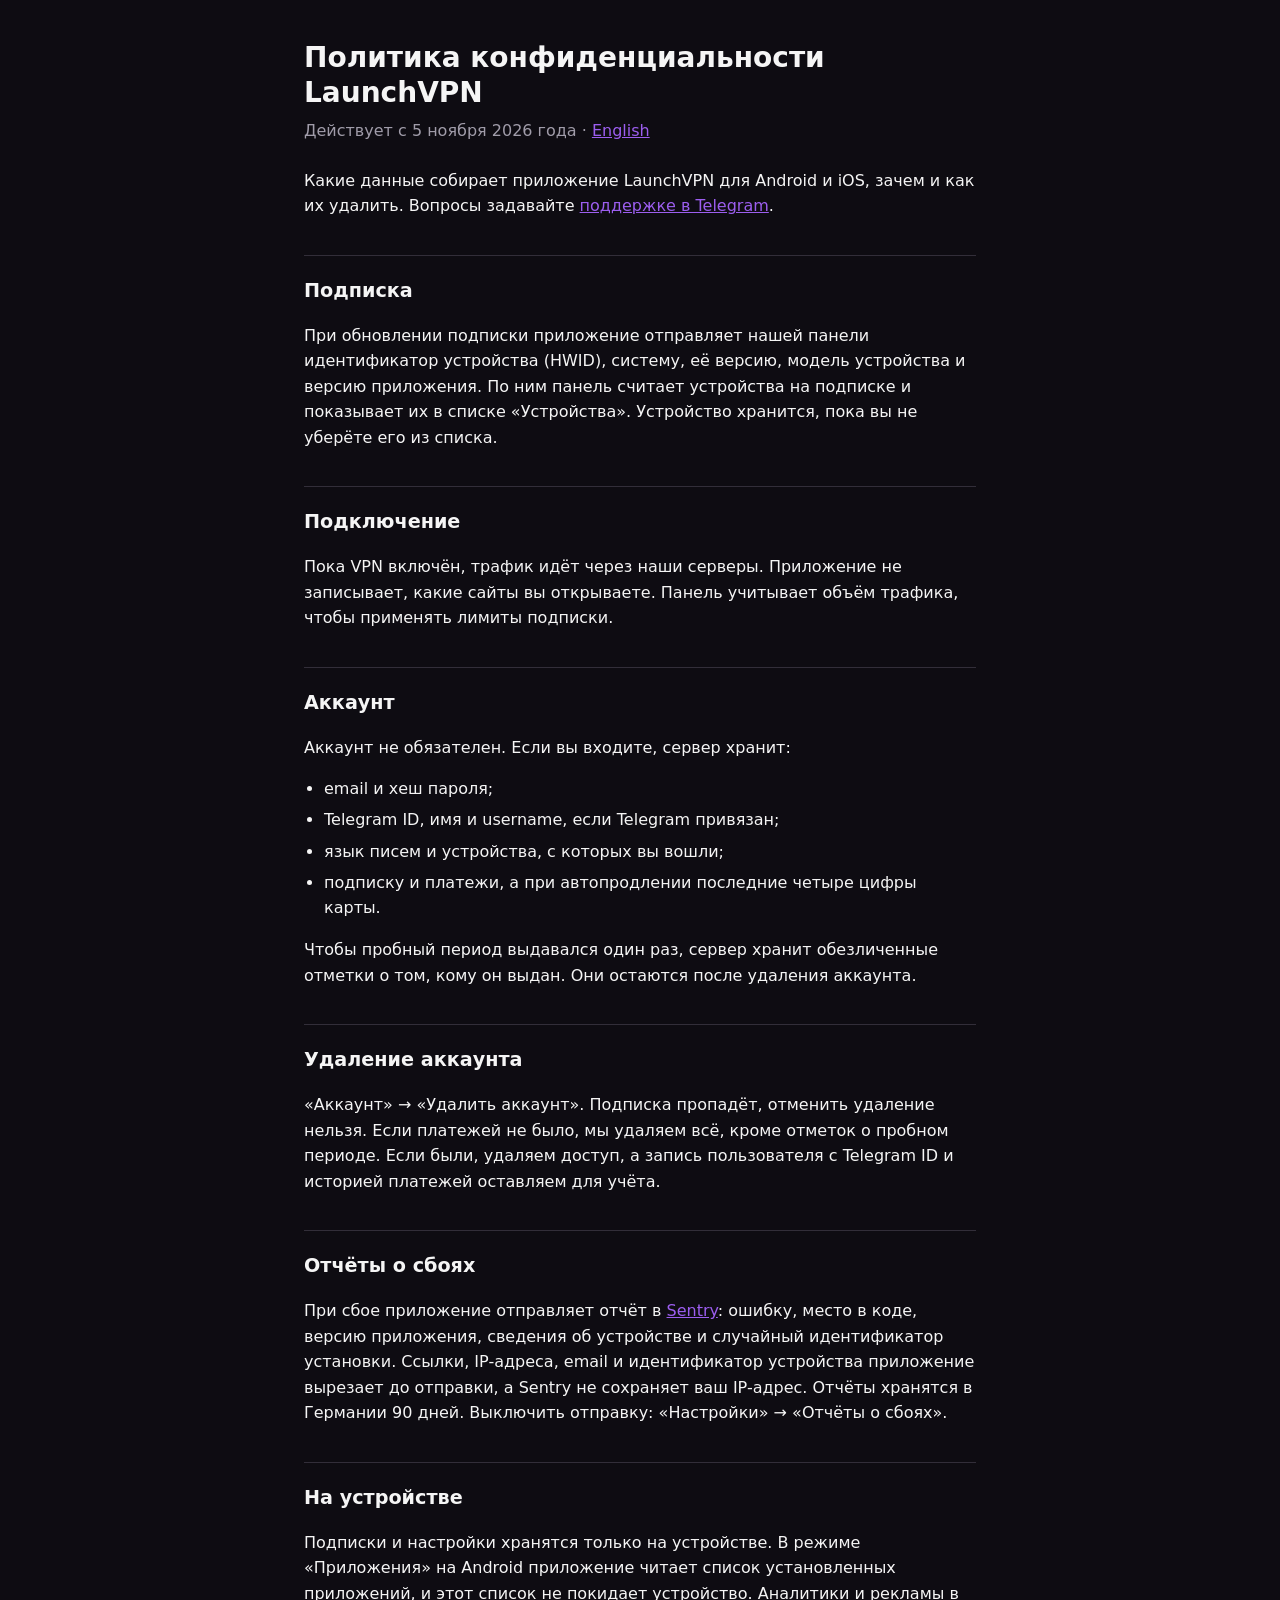
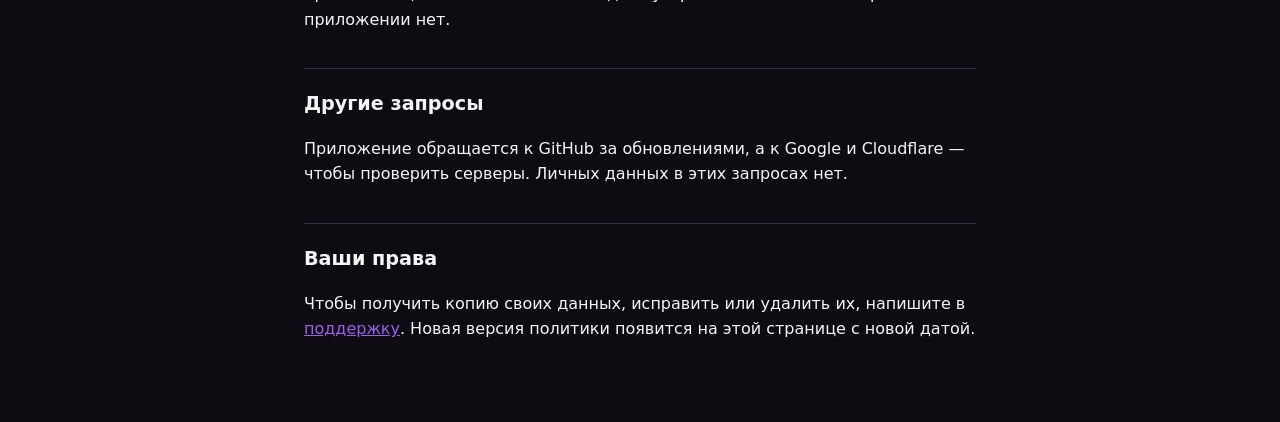
==== privacy/ru/index.html @ eb7c4555 "docs(privacy): cut the policy to what the stores ask for" ====
<!doctype html>
<html lang="ru">
<head>
  <meta charset="utf-8">
  <meta name="viewport" content="width=device-width, initial-scale=1">
  <title>Политика конфиденциальности LaunchVPN</title>
  <link rel="stylesheet" href="../style.css">
  <link rel="alternate" hreflang="en" href="../">
</head>
<body>
<main>
  <h1>Политика конфиденциальности LaunchVPN</h1>
  <p class="meta">Действует с 5 ноября 2026 года · <a href="../" hreflang="en">English</a></p>

  <p>Какие данные собирает приложение LaunchVPN для Android и iOS, зачем и как
  их удалить. Вопросы задавайте <a href="https://t.me/launchbotsupport">поддержке
  в Telegram</a>.</p>

  <h2>Подписка</h2>
  <p>При обновлении подписки приложение отправляет нашей панели идентификатор
  устройства (HWID), систему, её версию, модель устройства и версию
  приложения. По ним панель считает устройства на подписке и показывает их в
  списке «Устройства». Устройство хранится, пока вы не уберёте его из
  списка.</p>

  <h2>Подключение</h2>
  <p>Пока VPN включён, трафик идёт через наши серверы. Приложение не записывает,
  какие сайты вы открываете. Панель учитывает объём трафика, чтобы применять
  лимиты подписки.</p>

  <h2>Аккаунт</h2>
  <p>Аккаунт не обязателен. Если вы входите, сервер хранит:</p>
  <ul>
    <li>email и хеш пароля;</li>
    <li>Telegram ID, имя и username, если Telegram привязан;</li>
    <li>язык писем и устройства, с которых вы вошли;</li>
    <li>подписку и платежи, а при автопродлении последние четыре цифры
    карты.</li>
  </ul>
  <p>Чтобы пробный период выдавался один раз, сервер хранит обезличенные
  отметки о том, кому он выдан. Они остаются после удаления аккаунта.</p>

  <h2>Удаление аккаунта</h2>
  <p>«Аккаунт» → «Удалить аккаунт». Подписка пропадёт, отменить удаление
  нельзя. Если платежей не было, мы удаляем всё, кроме отметок о пробном
  периоде. Если были, удаляем доступ, а запись пользователя с Telegram ID и
  историей платежей оставляем для учёта.</p>

  <h2>Отчёты о сбоях</h2>
  <p>При сбое приложение отправляет отчёт в
  <a href="https://sentry.io/privacy/">Sentry</a>: ошибку, место в коде, версию
  приложения, сведения об устройстве и случайный идентификатор установки.
  Ссылки, IP-адреса, email и идентификатор устройства приложение вырезает до
  отправки, а Sentry не сохраняет ваш IP-адрес. Отчёты хранятся в Германии
  90 дней. Выключить отправку: «Настройки» → «Отчёты о сбоях».</p>

  <h2>На устройстве</h2>
  <p>Подписки и настройки хранятся только на устройстве. В режиме «Приложения»
  на Android приложение читает список установленных приложений, и этот список
  не покидает устройство. Аналитики и рекламы в приложении нет.</p>

  <h2>Другие запросы</h2>
  <p>Приложение обращается к GitHub за обновлениями, а к Google и Cloudflare —
  чтобы проверить серверы. Личных данных в этих запросах нет.</p>

  <h2>Ваши права</h2>
  <p>Чтобы получить копию своих данных, исправить или удалить их, напишите в
  <a href="https://t.me/launchbotsupport">поддержку</a>. Новая версия политики
  появится на этой странице с новой датой.</p>
</main>
</body>
</html>
---- privacy/style.css ----
/* The App's dark palette, lib/brand/theme.dart. */
:root {
  color-scheme: dark;
  --bg: #0e0c12;
  --surface: #18161d;
  --line: #322e39;
  --ink: #f5f5f5;
  --muted: #a09ca9;
  --accent: #9c5eef;
}

body {
  margin: 0;
  background: var(--bg);
  color: var(--ink);
  font: 16px/1.6 system-ui, -apple-system, "Segoe UI", Roboto, sans-serif;
}

main {
  max-width: 42rem;
  margin: 0 auto;
  padding: 2.5rem 1.25rem 4rem;
}

h1 {
  font-size: 1.75rem;
  line-height: 1.25;
  margin: 0 0 0.5rem;
}

h2 {
  font-size: 1.2rem;
  margin: 2.25rem 0 0.5rem;
  padding-top: 1.25rem;
  border-top: 1px solid var(--line);
}

a {
  color: var(--accent);
}

.meta {
  color: var(--muted);
  margin: 0 0 1.5rem;
}

ul {
  padding-left: 1.25rem;
}

li + li {
  margin-top: 0.35rem;
}
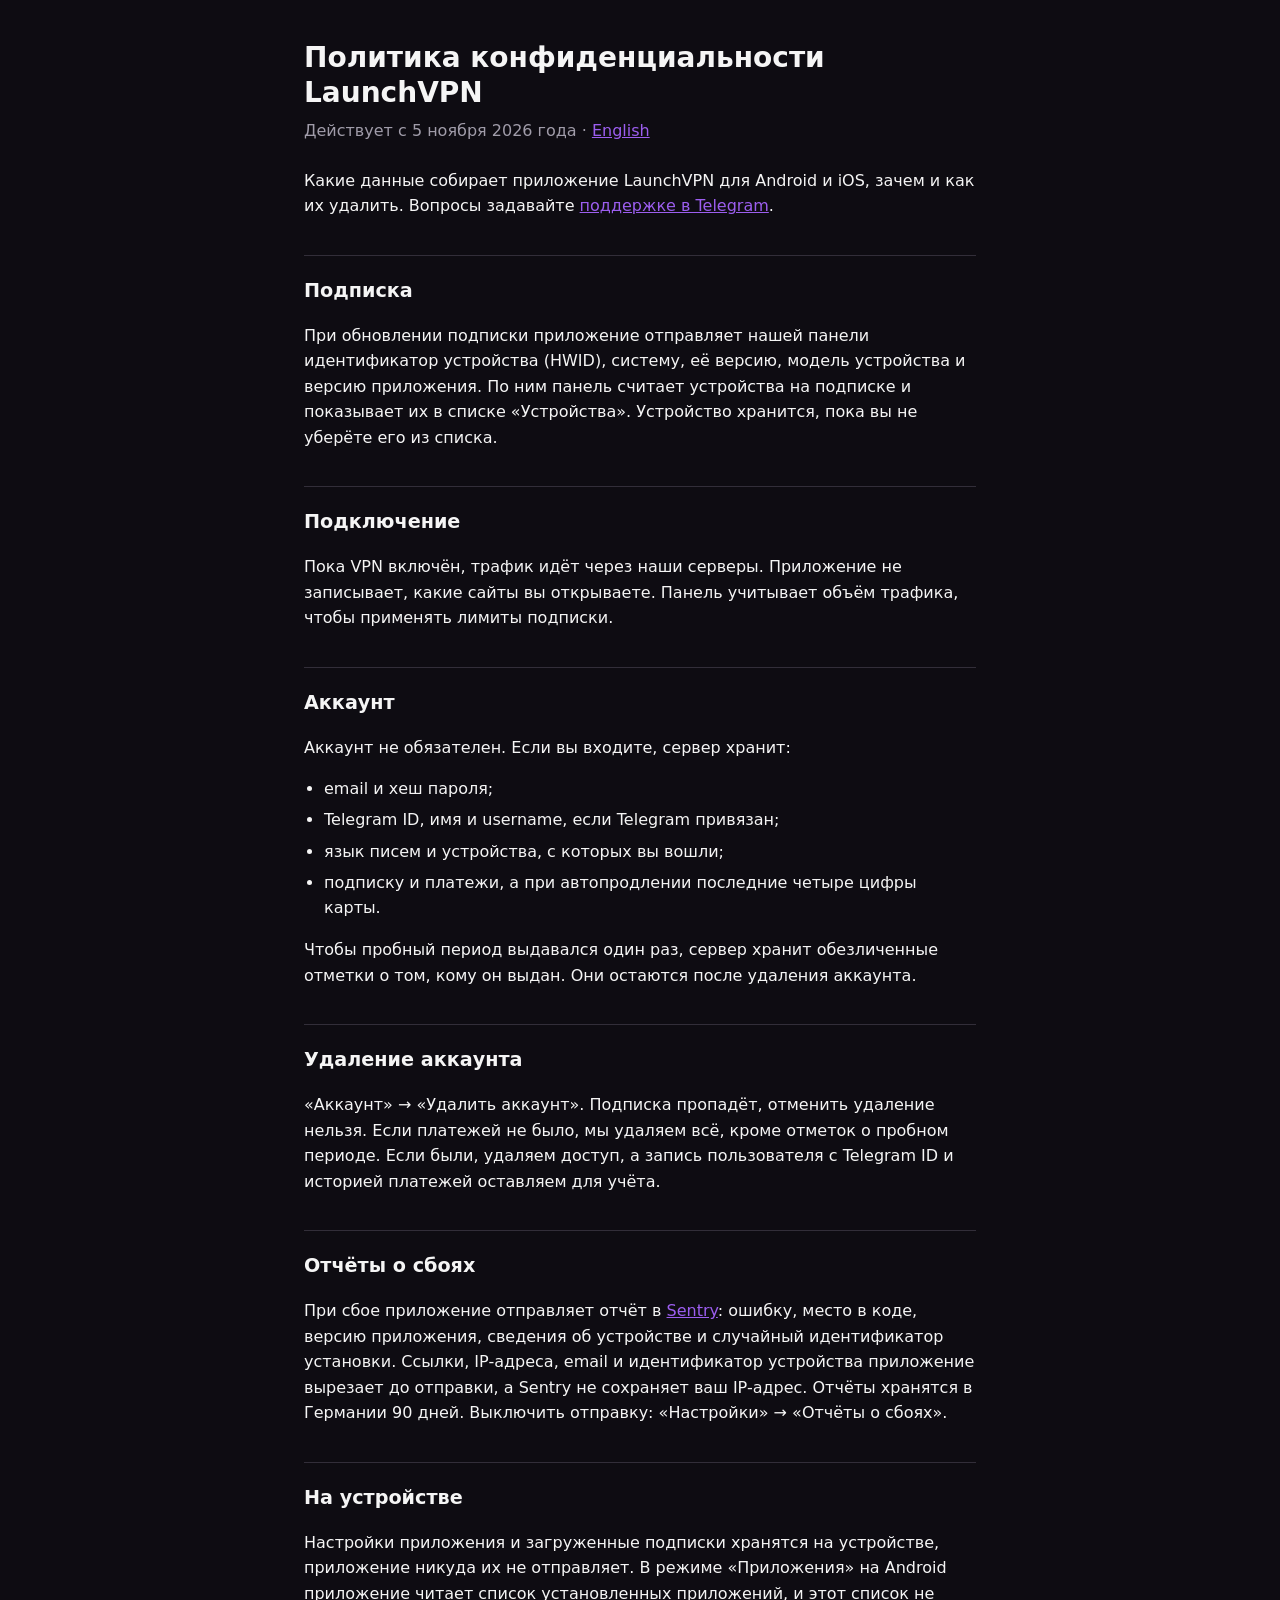
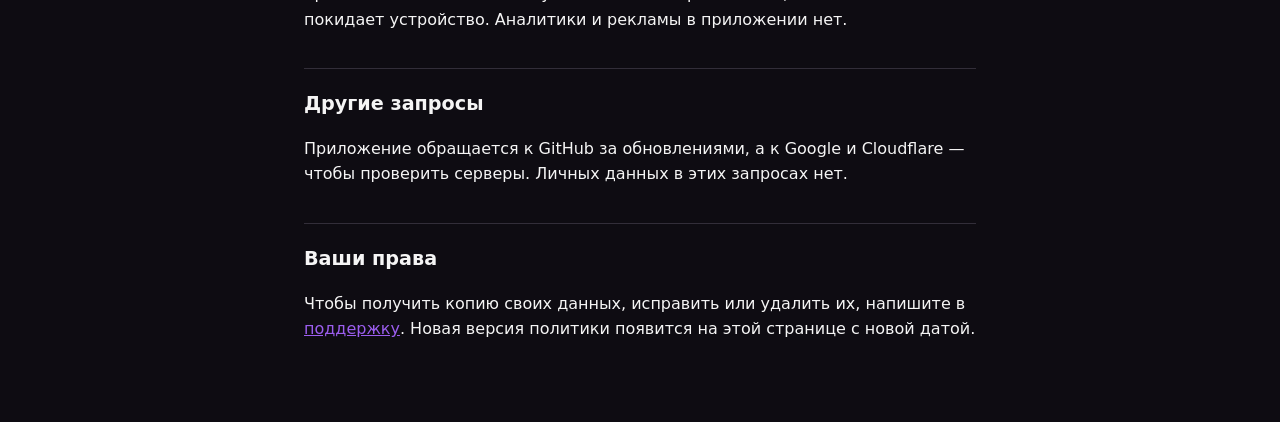
==== commit 5287c762: "docs(privacy): say subscriptions stay on the device, not only there" ====
--- a/privacy/ru/index.html
+++ b/privacy/ru/index.html
@@ -55,7 +55,8 @@
   90 дней. Выключить отправку: «Настройки» → «Отчёты о сбоях».</p>
 
   <h2>На устройстве</h2>
-  <p>Подписки и настройки хранятся только на устройстве. В режиме «Приложения»
+  <p>Настройки приложения и загруженные подписки хранятся на устройстве,
+  приложение никуда их не отправляет. В режиме «Приложения»
   на Android приложение читает список установленных приложений, и этот список
   не покидает устройство. Аналитики и рекламы в приложении нет.</p>
 
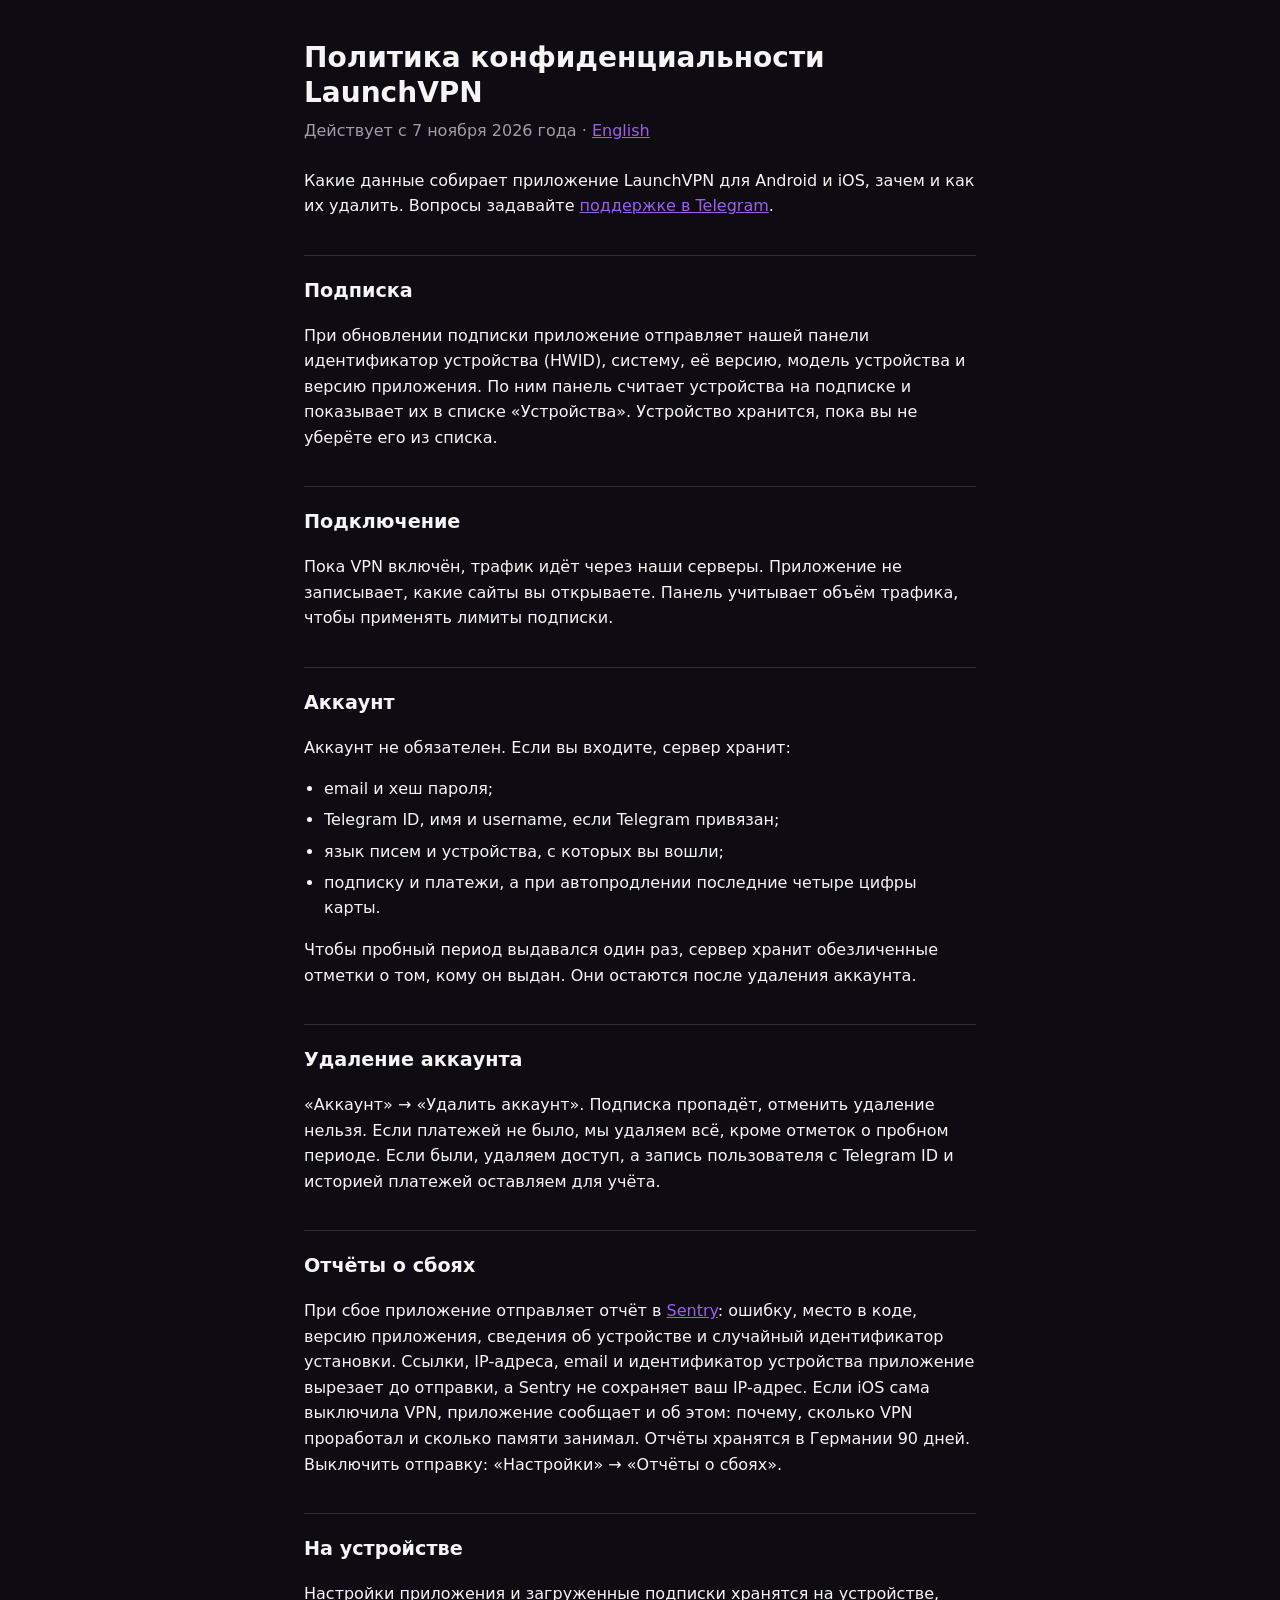
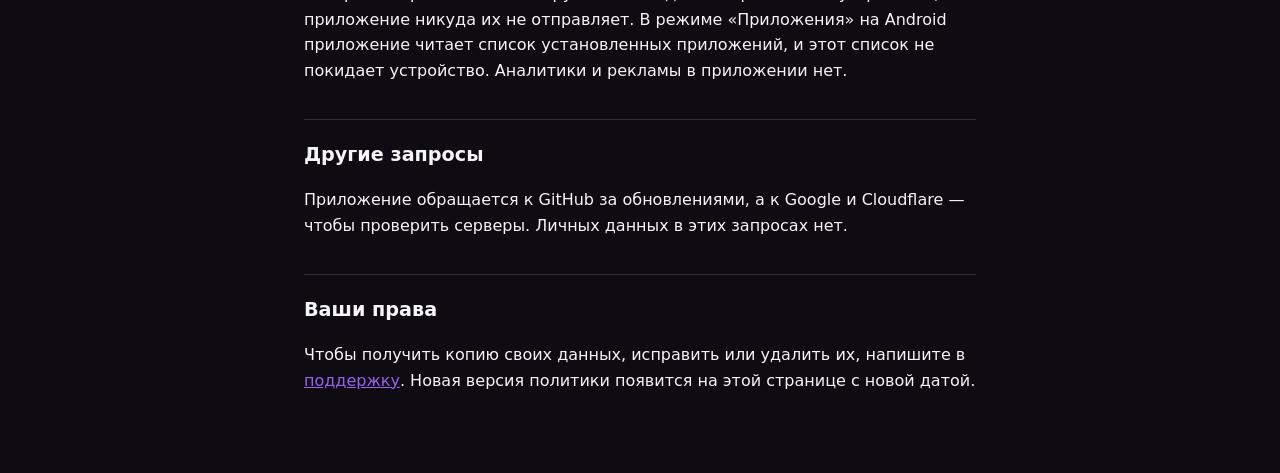
==== commit 1cfdc1b3: "feat(ios): Sentry learns why iOS stopped the VPN (LVPN-70) The tunnel extension keeps a record of ea" ====
--- a/privacy/ru/index.html
+++ b/privacy/ru/index.html
@@ -10,7 +10,7 @@
 <body>
 <main>
   <h1>Политика конфиденциальности LaunchVPN</h1>
-  <p class="meta">Действует с 5 ноября 2026 года · <a href="../" hreflang="en">English</a></p>
+  <p class="meta">Действует с 7 ноября 2026 года · <a href="../" hreflang="en">English</a></p>
 
   <p>Какие данные собирает приложение LaunchVPN для Android и iOS, зачем и как
   их удалить. Вопросы задавайте <a href="https://t.me/launchbotsupport">поддержке
@@ -51,7 +51,9 @@
   <a href="https://sentry.io/privacy/">Sentry</a>: ошибку, место в коде, версию
   приложения, сведения об устройстве и случайный идентификатор установки.
   Ссылки, IP-адреса, email и идентификатор устройства приложение вырезает до
-  отправки, а Sentry не сохраняет ваш IP-адрес. Отчёты хранятся в Германии
+  отправки, а Sentry не сохраняет ваш IP-адрес. Если iOS сама выключила VPN,
+  приложение сообщает и об этом: почему, сколько VPN проработал и сколько памяти
+  занимал. Отчёты хранятся в Германии
   90 дней. Выключить отправку: «Настройки» → «Отчёты о сбоях».</p>
 
   <h2>На устройстве</h2>
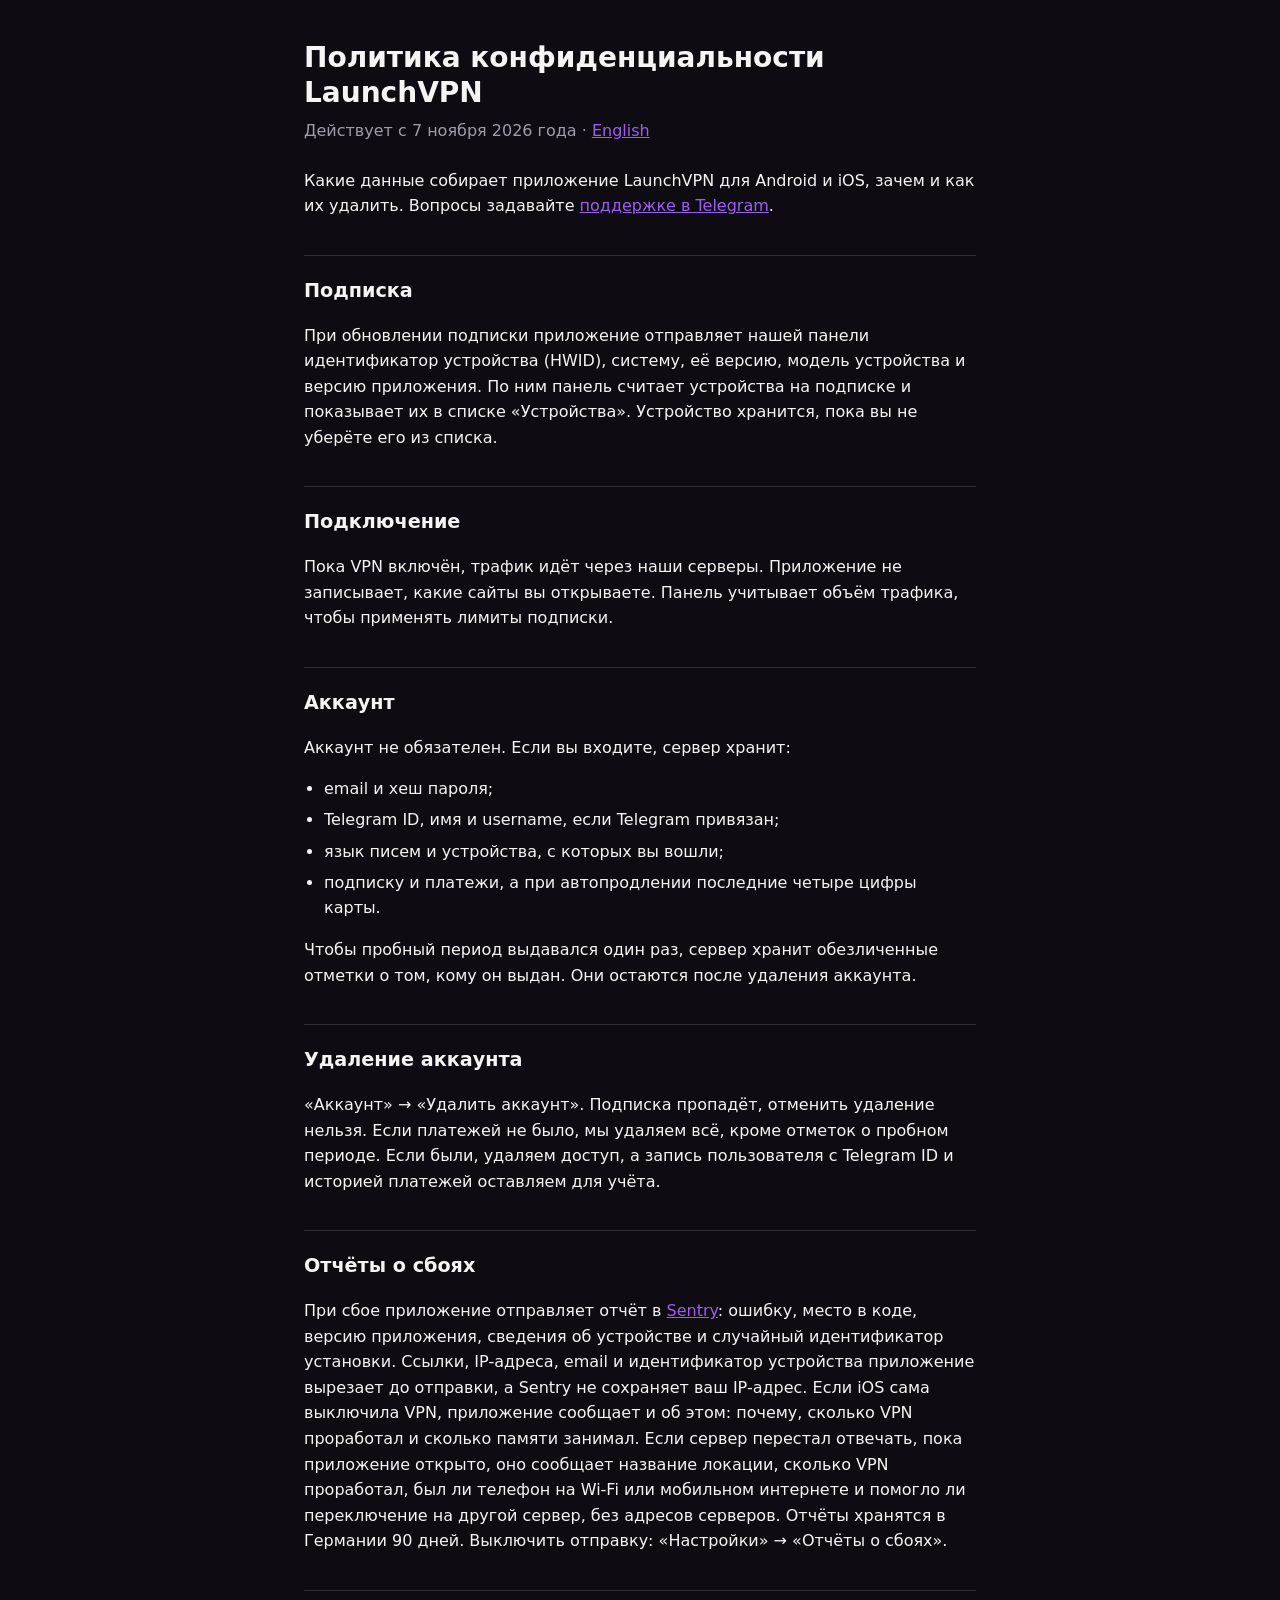
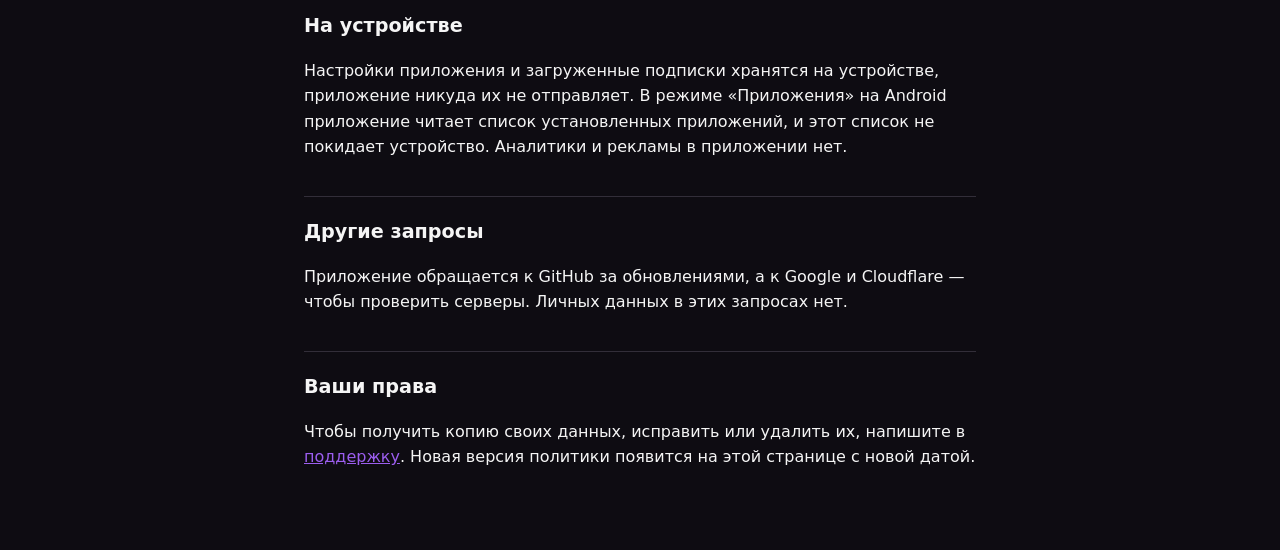
==== commit fc5f252c: "feat(home): connected only once a check gets through the tunnel (LVPN-71) «Подключено» meant only th" ====
--- a/privacy/ru/index.html
+++ b/privacy/ru/index.html
@@ -53,8 +53,10 @@
   Ссылки, IP-адреса, email и идентификатор устройства приложение вырезает до
   отправки, а Sentry не сохраняет ваш IP-адрес. Если iOS сама выключила VPN,
   приложение сообщает и об этом: почему, сколько VPN проработал и сколько памяти
-  занимал. Отчёты хранятся в Германии
-  90 дней. Выключить отправку: «Настройки» → «Отчёты о сбоях».</p>
+  занимал. Если сервер перестал отвечать, пока приложение открыто, оно
+  сообщает название локации, сколько VPN проработал, был ли телефон на Wi‑Fi
+  или мобильном интернете и помогло ли переключение на другой сервер, без
+  адресов серверов. Отчёты хранятся в Германии 90 дней. Выключить отправку: «Настройки» → «Отчёты о сбоях».</p>
 
   <h2>На устройстве</h2>
   <p>Настройки приложения и загруженные подписки хранятся на устройстве,
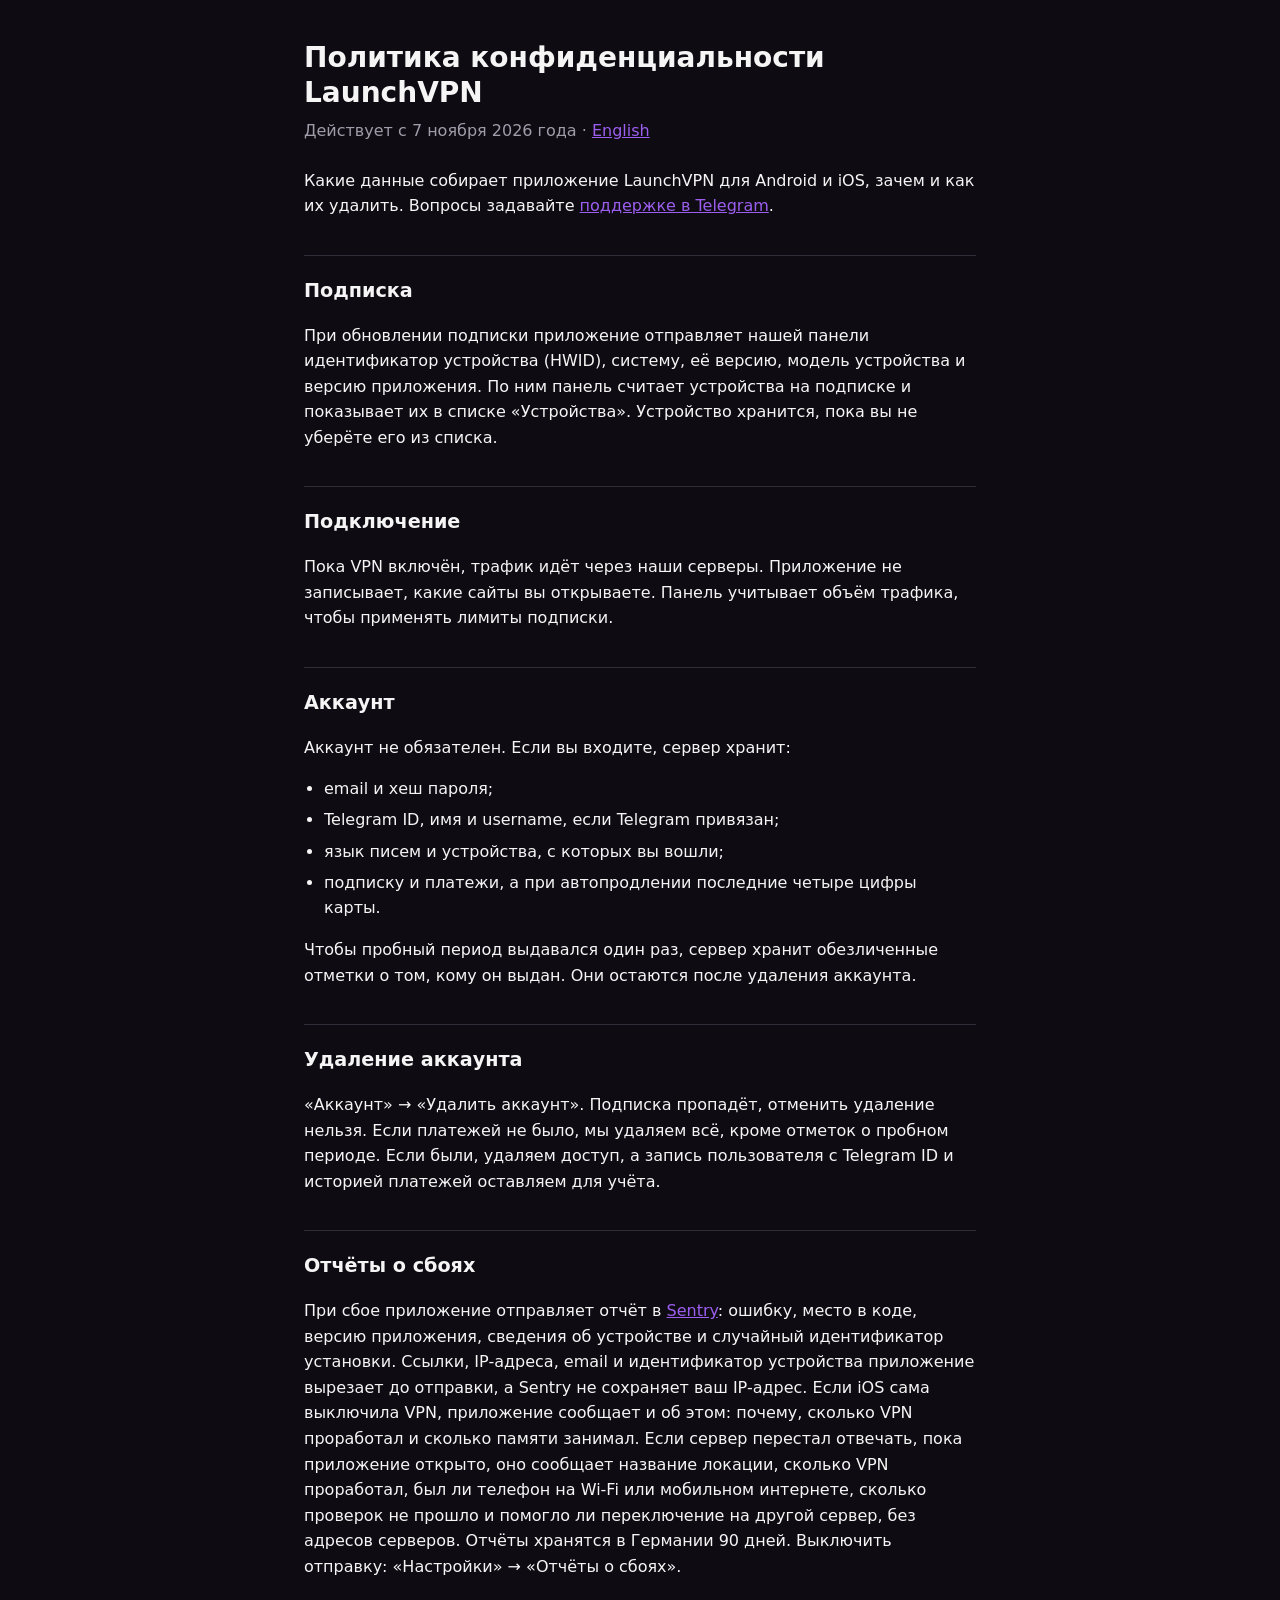
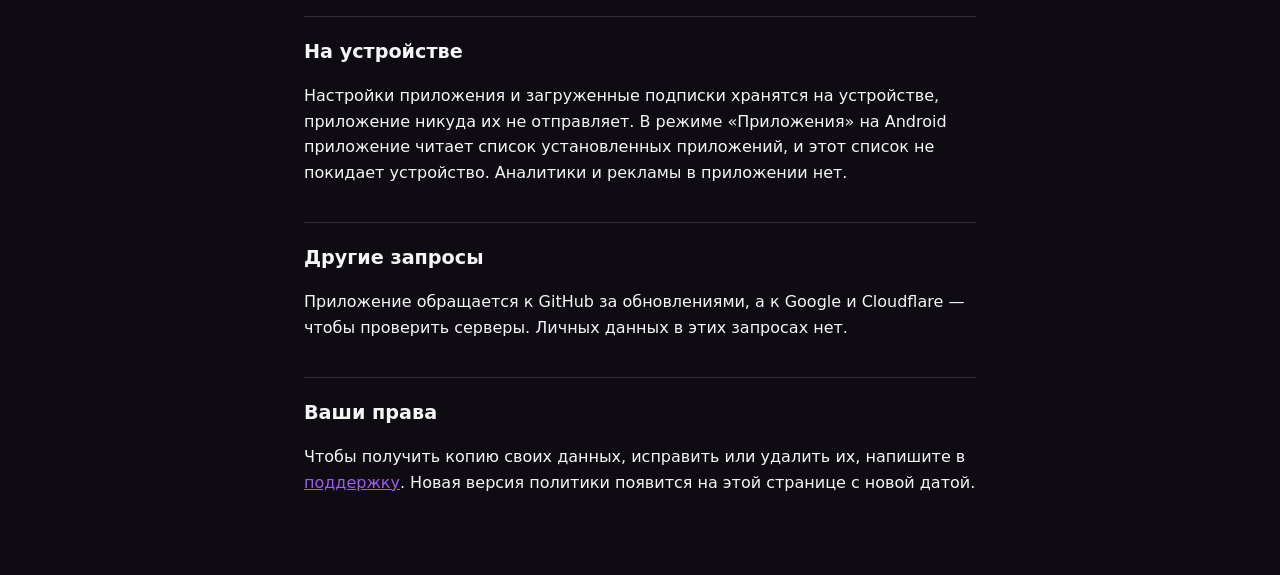
==== commit d4590816: "fix(connect): the connection check counts only failures seconds apart Review of LVPN-71 found these:" ====
--- a/privacy/ru/index.html
+++ b/privacy/ru/index.html
@@ -55,8 +55,8 @@
   приложение сообщает и об этом: почему, сколько VPN проработал и сколько памяти
   занимал. Если сервер перестал отвечать, пока приложение открыто, оно
   сообщает название локации, сколько VPN проработал, был ли телефон на Wi‑Fi
-  или мобильном интернете и помогло ли переключение на другой сервер, без
-  адресов серверов. Отчёты хранятся в Германии 90 дней. Выключить отправку: «Настройки» → «Отчёты о сбоях».</p>
+  или мобильном интернете, сколько проверок не прошло и помогло ли
+  переключение на другой сервер, без адресов серверов. Отчёты хранятся в Германии 90 дней. Выключить отправку: «Настройки» → «Отчёты о сбоях».</p>
 
   <h2>На устройстве</h2>
   <p>Настройки приложения и загруженные подписки хранятся на устройстве,
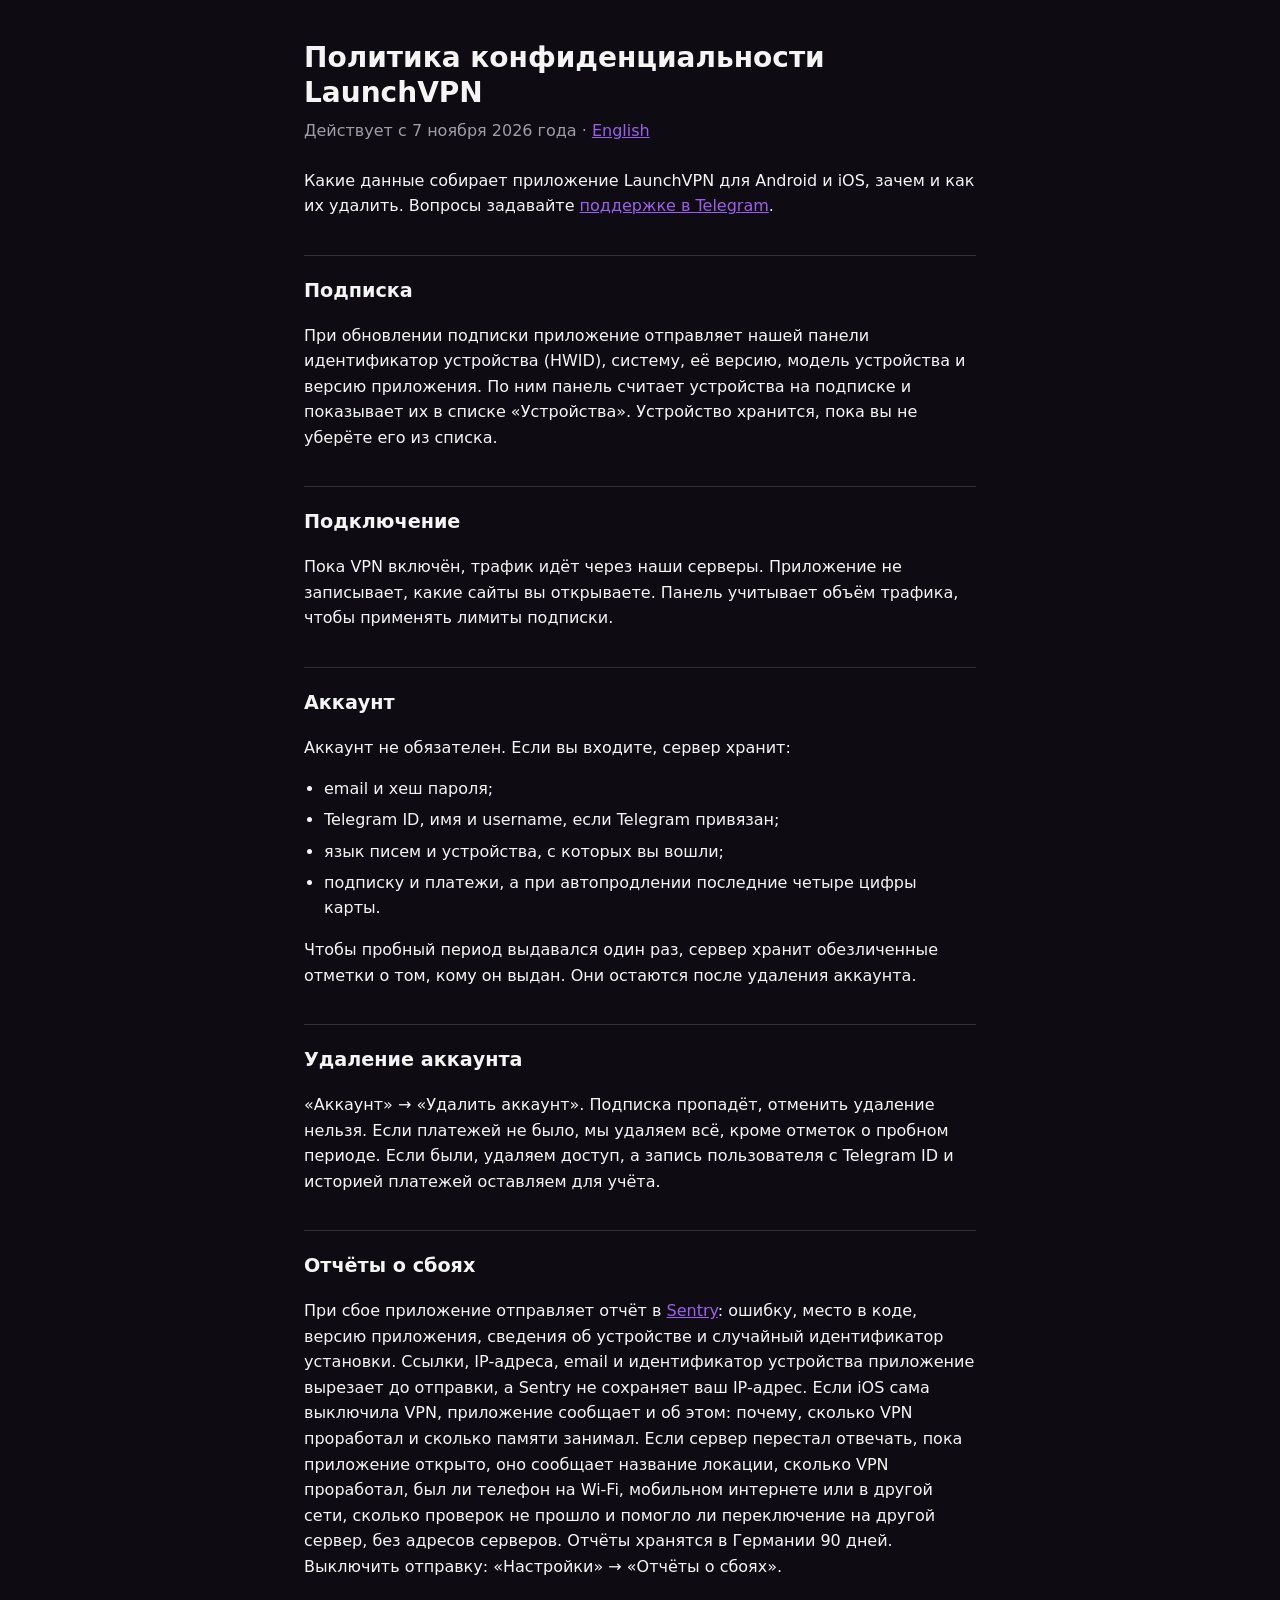
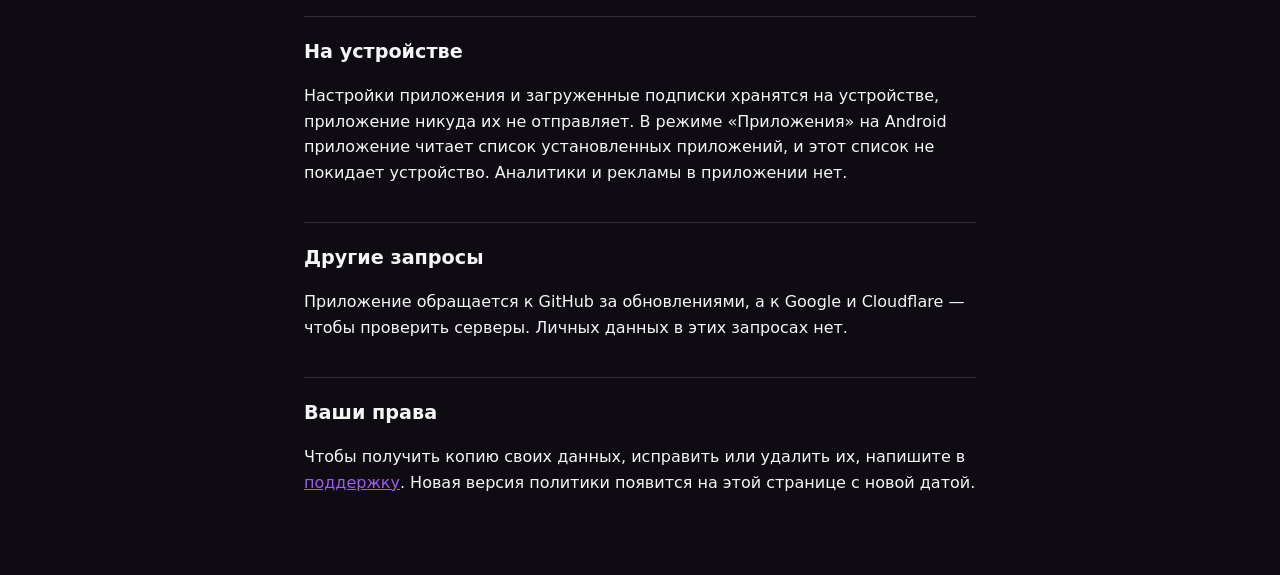
==== commit 2b536b3b: "fix(home): a starting tunnel shows no delay from outside it - While the tunnel comes up, the locatio" ====
--- a/privacy/ru/index.html
+++ b/privacy/ru/index.html
@@ -54,9 +54,10 @@
   отправки, а Sentry не сохраняет ваш IP-адрес. Если iOS сама выключила VPN,
   приложение сообщает и об этом: почему, сколько VPN проработал и сколько памяти
   занимал. Если сервер перестал отвечать, пока приложение открыто, оно
-  сообщает название локации, сколько VPN проработал, был ли телефон на Wi‑Fi
-  или мобильном интернете, сколько проверок не прошло и помогло ли
-  переключение на другой сервер, без адресов серверов. Отчёты хранятся в Германии 90 дней. Выключить отправку: «Настройки» → «Отчёты о сбоях».</p>
+  сообщает название локации, сколько VPN проработал, был ли телефон на Wi‑Fi,
+  мобильном интернете или в другой сети, сколько проверок не прошло и помогло ли
+  переключение на другой сервер, без адресов серверов. Отчёты хранятся
+  в Германии 90 дней. Выключить отправку: «Настройки» → «Отчёты о сбоях».</p>
 
   <h2>На устройстве</h2>
   <p>Настройки приложения и загруженные подписки хранятся на устройстве,
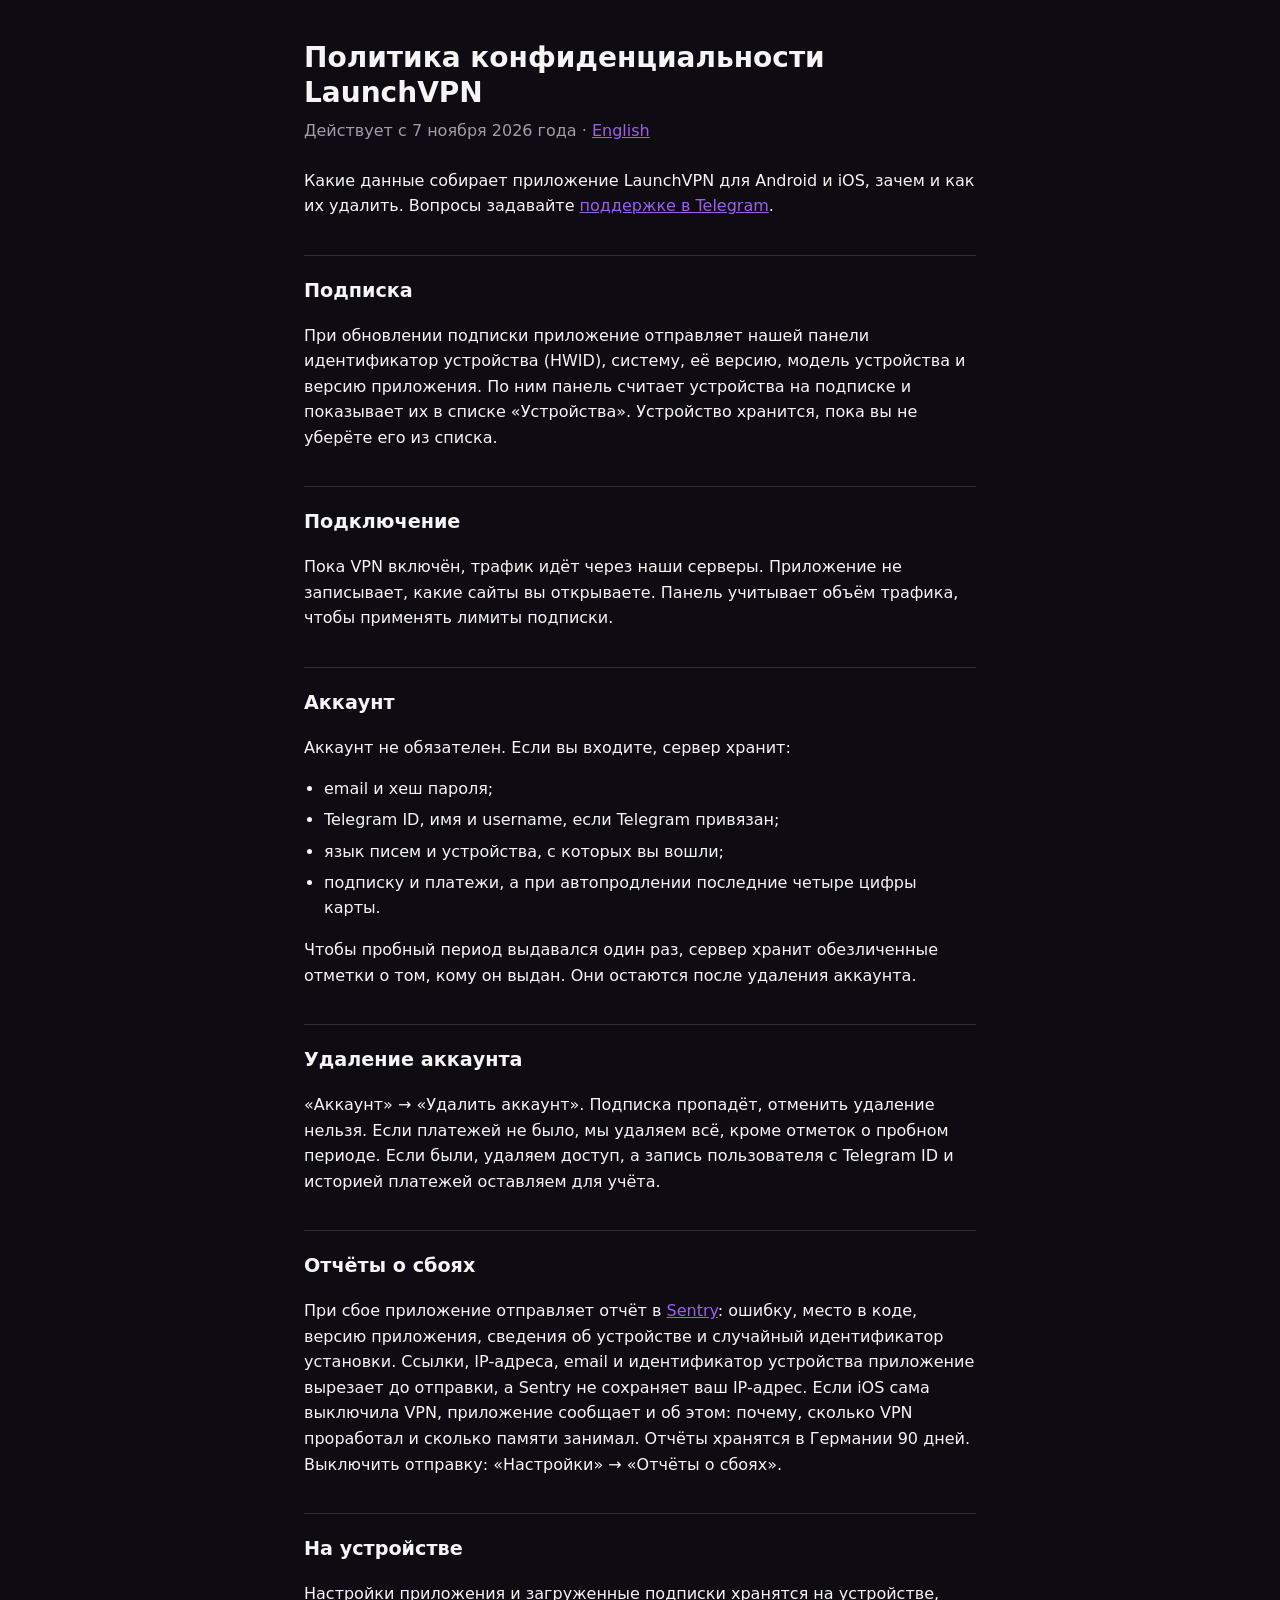
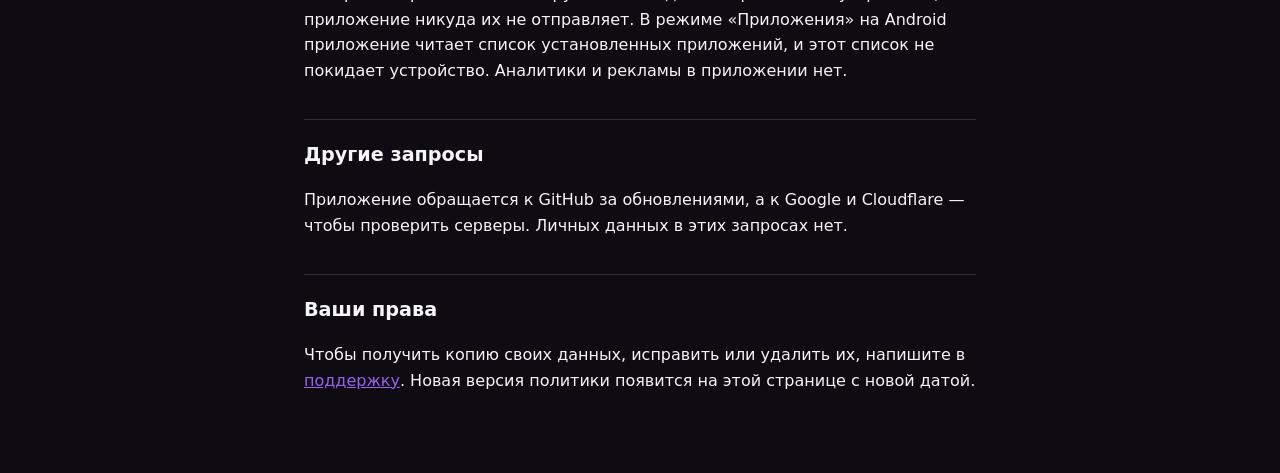
==== commit fb96c40a: "feat(ios): Sentry learns why iOS stopped the VPN (LVPN-70) (#51) * feat(ios): Sentry learns why iOS " ====
--- a/privacy/ru/index.html
+++ b/privacy/ru/index.html
@@ -53,11 +53,8 @@
   Ссылки, IP-адреса, email и идентификатор устройства приложение вырезает до
   отправки, а Sentry не сохраняет ваш IP-адрес. Если iOS сама выключила VPN,
   приложение сообщает и об этом: почему, сколько VPN проработал и сколько памяти
-  занимал. Если сервер перестал отвечать, пока приложение открыто, оно
-  сообщает название локации, сколько VPN проработал, был ли телефон на Wi‑Fi,
-  мобильном интернете или в другой сети, сколько проверок не прошло и помогло ли
-  переключение на другой сервер, без адресов серверов. Отчёты хранятся
-  в Германии 90 дней. Выключить отправку: «Настройки» → «Отчёты о сбоях».</p>
+  занимал. Отчёты хранятся в Германии
+  90 дней. Выключить отправку: «Настройки» → «Отчёты о сбоях».</p>
 
   <h2>На устройстве</h2>
   <p>Настройки приложения и загруженные подписки хранятся на устройстве,
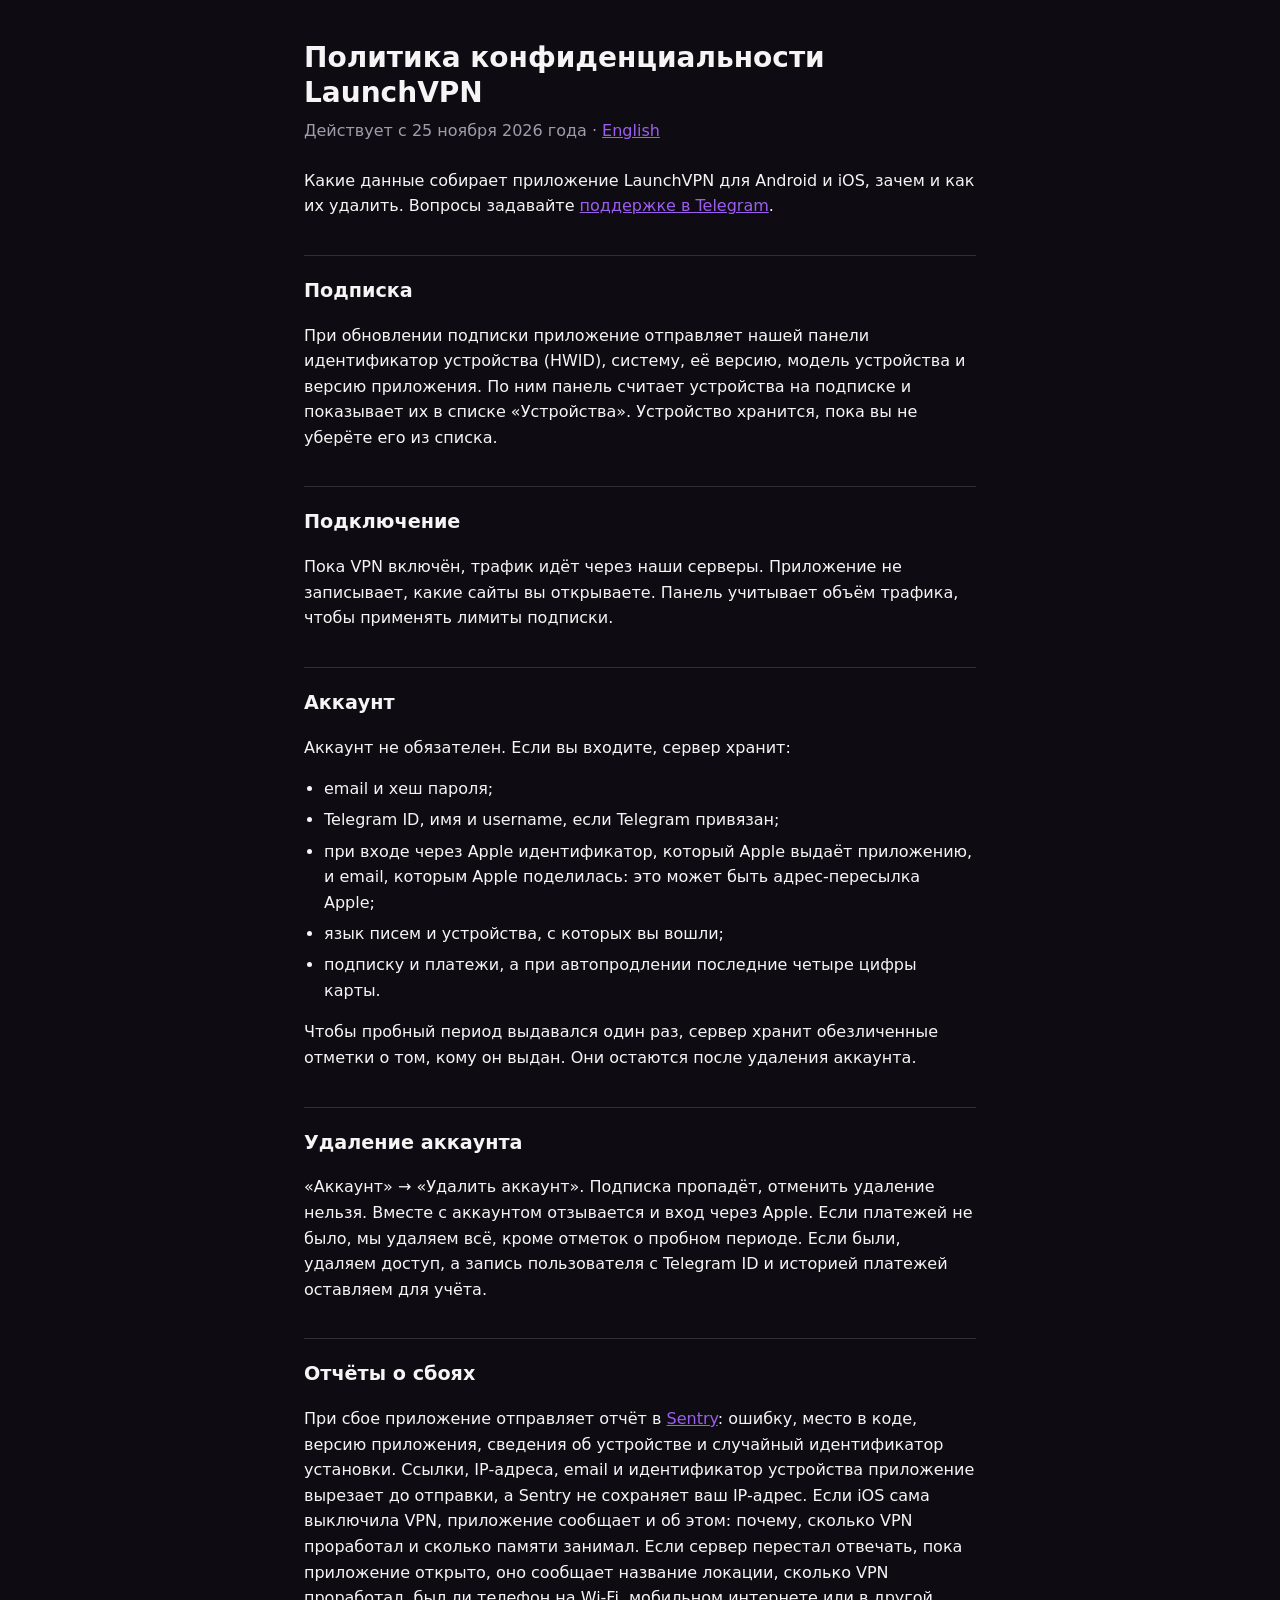
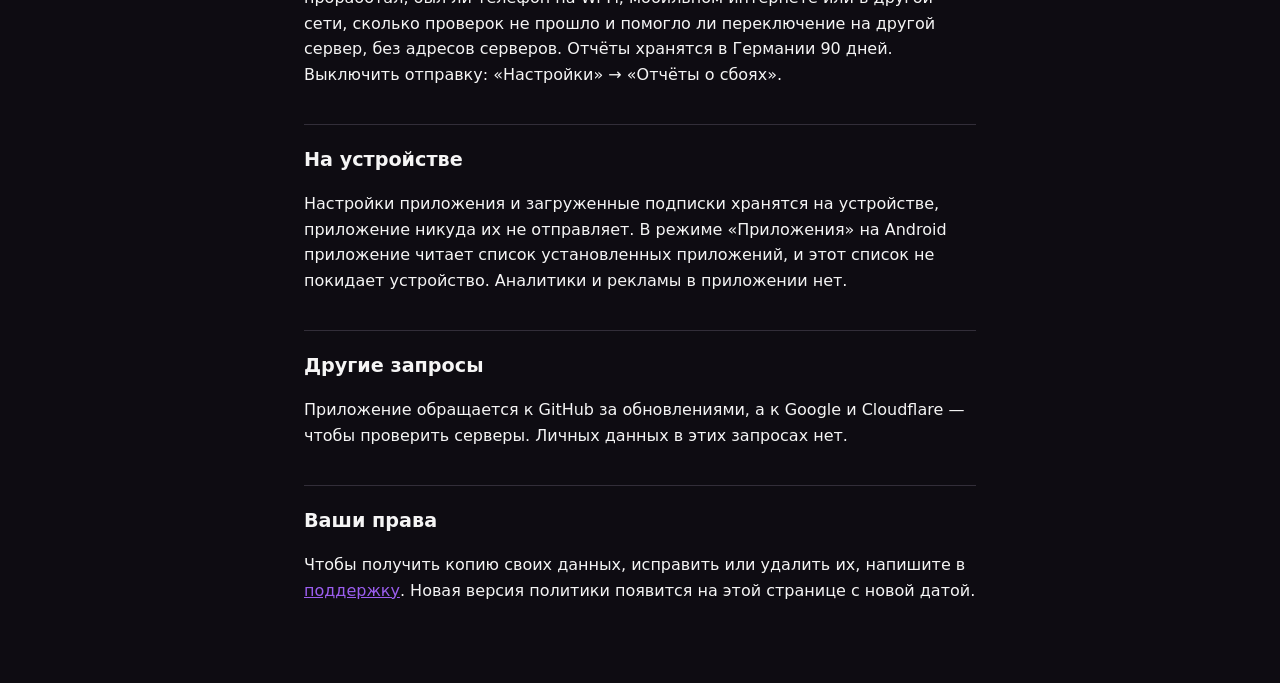
==== commit 6a05df17: "docs(privacy): the policy names sign-in with Apple (LVPN-84)" ====
--- a/privacy/ru/index.html
+++ b/privacy/ru/index.html
@@ -10,7 +10,7 @@
 <body>
 <main>
   <h1>Политика конфиденциальности LaunchVPN</h1>
-  <p class="meta">Действует с 7 ноября 2026 года · <a href="../" hreflang="en">English</a></p>
+  <p class="meta">Действует с 25 ноября 2026 года · <a href="../" hreflang="en">English</a></p>
 
   <p>Какие данные собирает приложение LaunchVPN для Android и iOS, зачем и как
   их удалить. Вопросы задавайте <a href="https://t.me/launchbotsupport">поддержке
@@ -33,6 +33,9 @@
   <ul>
     <li>email и хеш пароля;</li>
     <li>Telegram ID, имя и username, если Telegram привязан;</li>
+    <li>при входе через Apple идентификатор, который Apple выдаёт приложению,
+    и email, которым Apple поделилась: это может быть адрес-пересылка
+    Apple;</li>
     <li>язык писем и устройства, с которых вы вошли;</li>
     <li>подписку и платежи, а при автопродлении последние четыре цифры
     карты.</li>
@@ -42,9 +45,10 @@
 
   <h2>Удаление аккаунта</h2>
   <p>«Аккаунт» → «Удалить аккаунт». Подписка пропадёт, отменить удаление
-  нельзя. Если платежей не было, мы удаляем всё, кроме отметок о пробном
-  периоде. Если были, удаляем доступ, а запись пользователя с Telegram ID и
-  историей платежей оставляем для учёта.</p>
+  нельзя. Вместе с аккаунтом отзывается и вход через Apple. Если платежей не
+  было, мы удаляем всё, кроме отметок о пробном периоде. Если были, удаляем
+  доступ, а запись пользователя с Telegram ID и историей платежей оставляем
+  для учёта.</p>
 
   <h2>Отчёты о сбоях</h2>
   <p>При сбое приложение отправляет отчёт в
@@ -53,8 +57,11 @@
   Ссылки, IP-адреса, email и идентификатор устройства приложение вырезает до
   отправки, а Sentry не сохраняет ваш IP-адрес. Если iOS сама выключила VPN,
   приложение сообщает и об этом: почему, сколько VPN проработал и сколько памяти
-  занимал. Отчёты хранятся в Германии
-  90 дней. Выключить отправку: «Настройки» → «Отчёты о сбоях».</p>
+  занимал. Если сервер перестал отвечать, пока приложение открыто, оно
+  сообщает название локации, сколько VPN проработал, был ли телефон на Wi‑Fi,
+  мобильном интернете или в другой сети, сколько проверок не прошло и помогло ли
+  переключение на другой сервер, без адресов серверов. Отчёты хранятся
+  в Германии 90 дней. Выключить отправку: «Настройки» → «Отчёты о сбоях».</p>
 
   <h2>На устройстве</h2>
   <p>Настройки приложения и загруженные подписки хранятся на устройстве,
